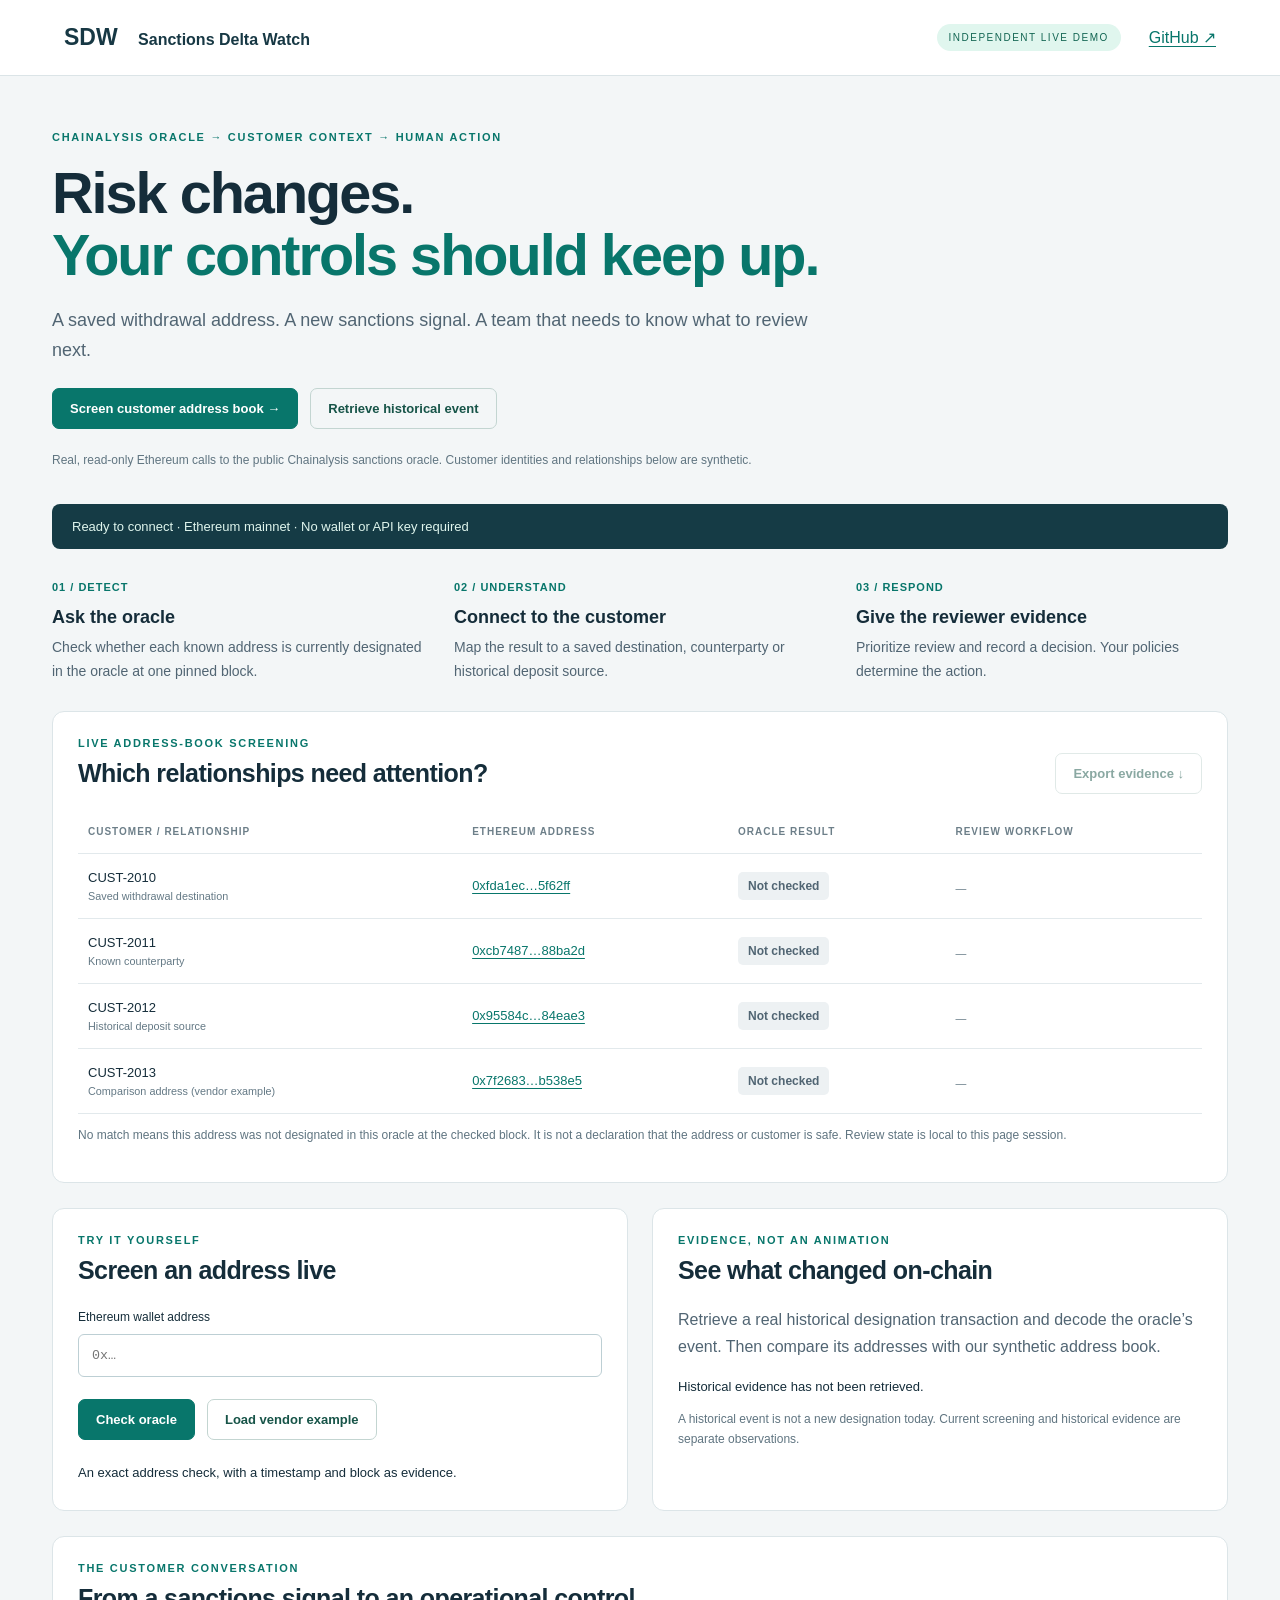
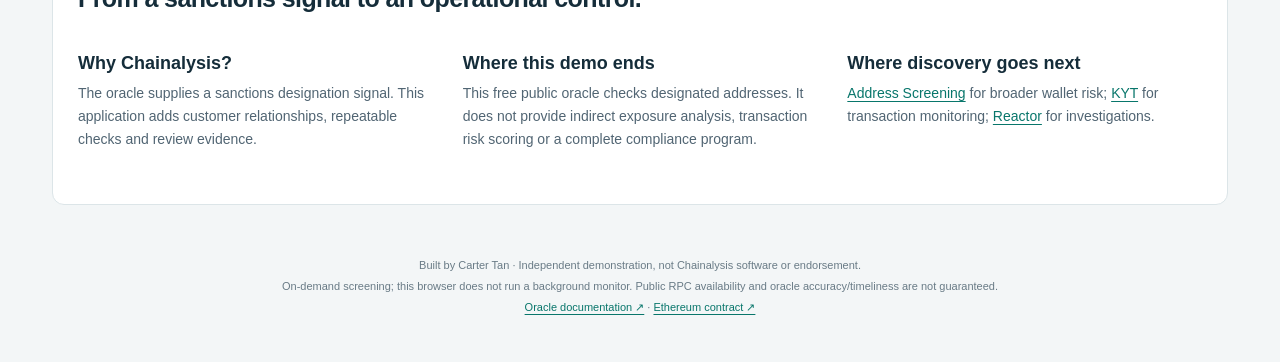
==== docs/index.html @ 20a1b924 "feat: publish live Chainalysis oracle interview application" ====
<!doctype html><html lang="en"><head><meta charset="UTF-8"><meta name="viewport" content="width=device-width,initial-scale=1"><meta name="referrer" content="no-referrer"><title>Sanctions Delta Watch · Live Oracle</title><link rel="stylesheet" href="style.css"></head><body>
<header><a class="brand" href="#">SDW <span>Sanctions Delta Watch</span></a><span class="pill">INDEPENDENT LIVE DEMO</span><a href="https://github.com/cartertan/sanctions-delta-watch">GitHub ↗</a></header>
<main><section class="hero"><div class="eyebrow">CHAINALYSIS ORACLE → CUSTOMER CONTEXT → HUMAN ACTION</div><h1>Risk changes.<br><span>Your controls should keep up.</span></h1><p>A saved withdrawal address. A new sanctions signal. A team that needs to know what to review next.</p><div class="actions"><button id="scan">Screen customer address book →</button><button id="evidence" class="secondary">Retrieve historical event</button></div><p class="fine">Real, read-only Ethereum calls to the public Chainalysis sanctions oracle. Customer identities and relationships below are synthetic.</p></section>
<div id="connection" role="status">Ready to connect · Ethereum mainnet · No wallet or API key required</div>
<section class="steps"><article><b>01 / DETECT</b><h3>Ask the oracle</h3><p>Check whether each known address is currently designated in the oracle at one pinned block.</p></article><article><b>02 / UNDERSTAND</b><h3>Connect to the customer</h3><p>Map the result to a saved destination, counterparty or historical deposit source.</p></article><article><b>03 / RESPOND</b><h3>Give the reviewer evidence</h3><p>Prioritize review and record a decision. Your policies determine the action.</p></article></section>
<section class="panel"><div class="sectionhead"><div><div class="eyebrow">LIVE ADDRESS-BOOK SCREENING</div><h2>Which relationships need attention?</h2></div><button id="export" class="secondary" disabled>Export evidence ↓</button></div><div class="tablewrap"><table><thead><tr><th>Customer / relationship</th><th>Ethereum address</th><th>Oracle result</th><th>Review workflow</th></tr></thead><tbody id="rows"></tbody></table></div><p class="fine">No match means this address was not designated in this oracle at the checked block. It is not a declaration that the address or customer is safe. Review state is local to this page session.</p></section>
<section class="twocol"><div class="panel"><div class="eyebrow">TRY IT YOURSELF</div><h2>Screen an address live</h2><label for="address">Ethereum wallet address</label><input id="address" placeholder="0x…" autocomplete="off" spellcheck="false"><div class="actions"><button id="check">Check oracle</button><button id="example" class="secondary">Load vendor example</button></div><div id="lookup" role="status">An exact address check, with a timestamp and block as evidence.</div></div><div class="panel"><div class="eyebrow">EVIDENCE, NOT AN ANIMATION</div><h2>See what changed on-chain</h2><p>Retrieve a real historical designation transaction and decode the oracle’s event. Then compare its addresses with our synthetic address book.</p><div id="history">Historical evidence has not been retrieved.</div><p class="fine">A historical event is not a new designation today. Current screening and historical evidence are separate observations.</p></div></section>
<section class="panel value"><div class="eyebrow">THE CUSTOMER CONVERSATION</div><h2>From a sanctions signal to an operational control.</h2><div class="steps"><article><h3>Why Chainalysis?</h3><p>The oracle supplies a sanctions designation signal. This application adds customer relationships, repeatable checks and review evidence.</p></article><article><h3>Where this demo ends</h3><p>This free public oracle checks designated addresses. It does not provide indirect exposure analysis, transaction risk scoring or a complete compliance program.</p></article><article><h3>Where discovery goes next</h3><p><a href="https://www.chainalysis.com/product/address-screening/">Address Screening</a> for broader wallet risk; <a href="https://www.chainalysis.com/product/kyt/">KYT</a> for transaction monitoring; <a href="https://www.chainalysis.com/product/reactor/">Reactor</a> for investigations.</p></article></div></section>
<footer>Built by Carter Tan · Independent demonstration, not Chainalysis software or endorsement.<br>On-demand screening; this browser does not run a background monitor. Public RPC availability and oracle accuracy/timeliness are not guaranteed.<br><a href="https://go.chainalysis.com/chainalysis-oracle-docs.html">Oracle documentation ↗</a> · <a id="contract">Ethereum contract ↗</a></footer></main><script type="module" src="app.mjs"></script></body></html>
---- docs/style.css ----
:root{font-family:Inter,-apple-system,BlinkMacSystemFont,"Segoe UI",sans-serif;color:#152d3a;background:#f3f6f7}*{box-sizing:border-box}body{margin:0}header{padding:24px 5%;display:flex;align-items:center;gap:28px;border-bottom:1px solid #dbe4e7;background:#fff}a{color:#08766b;text-underline-offset:3px}.brand{text-decoration:none;font-weight:850;font-size:23px;color:#173844}.brand span{font-size:16px;margin-left:14px}.pill{font-size:10px;letter-spacing:1.5px;background:#e0f6ee;color:#136653;padding:8px 12px;border-radius:20px;margin-left:auto}main{max-width:1240px;margin:auto;padding:0 32px}.hero{padding:55px 0 22px;max-width:920px}.eyebrow{font-size:11px;font-weight:800;letter-spacing:1.7px;color:#08766b}h1{font-size:clamp(36px,4.5vw,59px);line-height:1.07;letter-spacing:-2px;margin:20px 0}h1 span{color:#08766b}p{line-height:1.65;color:#516573}.hero>p{font-size:18px;max-width:760px}.hero p.fine,.fine{font-size:12px;color:#607581}.actions{display:flex;gap:12px;flex-wrap:wrap;margin:22px 0}button{background:#08766b;color:white;border:1px solid #08766b;padding:12px 17px;border-radius:7px;font:inherit;font-size:13px;font-weight:700;cursor:pointer}button.secondary{background:transparent;color:#175448;border-color:#c3d5d1}button:disabled{opacity:.5;cursor:wait}button:hover:enabled{filter:brightness(.93)}#connection{background:#153b45;color:#dff5ed;padding:15px 20px;border-radius:8px;font-size:13px;overflow-wrap:anywhere}.steps{display:grid;grid-template-columns:repeat(3,1fr);gap:30px;margin:28px 0}.steps b{font-size:11px;letter-spacing:1px;color:#08766b}h3{margin:12px 0 8px;font-size:18px}.steps p{font-size:14px;margin:0}.panel{background:white;border:1px solid #dce5e8;border-radius:12px;padding:25px;margin:25px 0}.sectionhead{display:flex;justify-content:space-between;align-items:center;gap:20px}h2{font-size:25px;letter-spacing:-.6px;margin:10px 0 22px}.tablewrap{overflow:auto}table{border-collapse:collapse;width:100%;font-size:13px;text-align:left}th{color:#6d7f89;font-size:10px;text-transform:uppercase;letter-spacing:1px}td,th{padding:16px 10px;border-bottom:1px solid #e2e9ec}td small{display:block;color:#647985;margin-top:5px}code{font-size:12px}.badge{display:inline-block;border-radius:5px;padding:7px 10px;background:#edf1f3;color:#516573;font-size:12px;font-weight:700}.match{background:#fff0df;color:#a44212}.clear{background:#e6f4ef;color:#17634e}.error{background:#ffeded;color:#9c2636}.twocol{display:grid;grid-template-columns:1fr 1fr;gap:24px}.twocol .panel{margin:0}input{display:block;width:100%;padding:13px;border:1px solid #bdcfd4;border-radius:6px;margin-top:9px;font-family:monospace}label{font-size:12px}#lookup,#history{font-size:13px;line-height:1.7;overflow-wrap:anywhere}footer{font-size:11px;text-align:center;color:#697b86;line-height:1.9;padding:25px 0 45px}select{max-width:150px;padding:8px;border:1px solid #c5d6da;background:white;border-radius:5px;color:#25404d}@media(max-width:760px){main{padding:0 18px}.steps,.twocol{grid-template-columns:1fr;gap:16px}.hero{padding-top:35px}header{gap:12px;padding:20px}.brand span{display:none}.pill{font-size:8px}.sectionhead{align-items:start;flex-direction:column}.panel{padding:18px}h1{letter-spacing:-1px}.steps{margin:22px 0}}
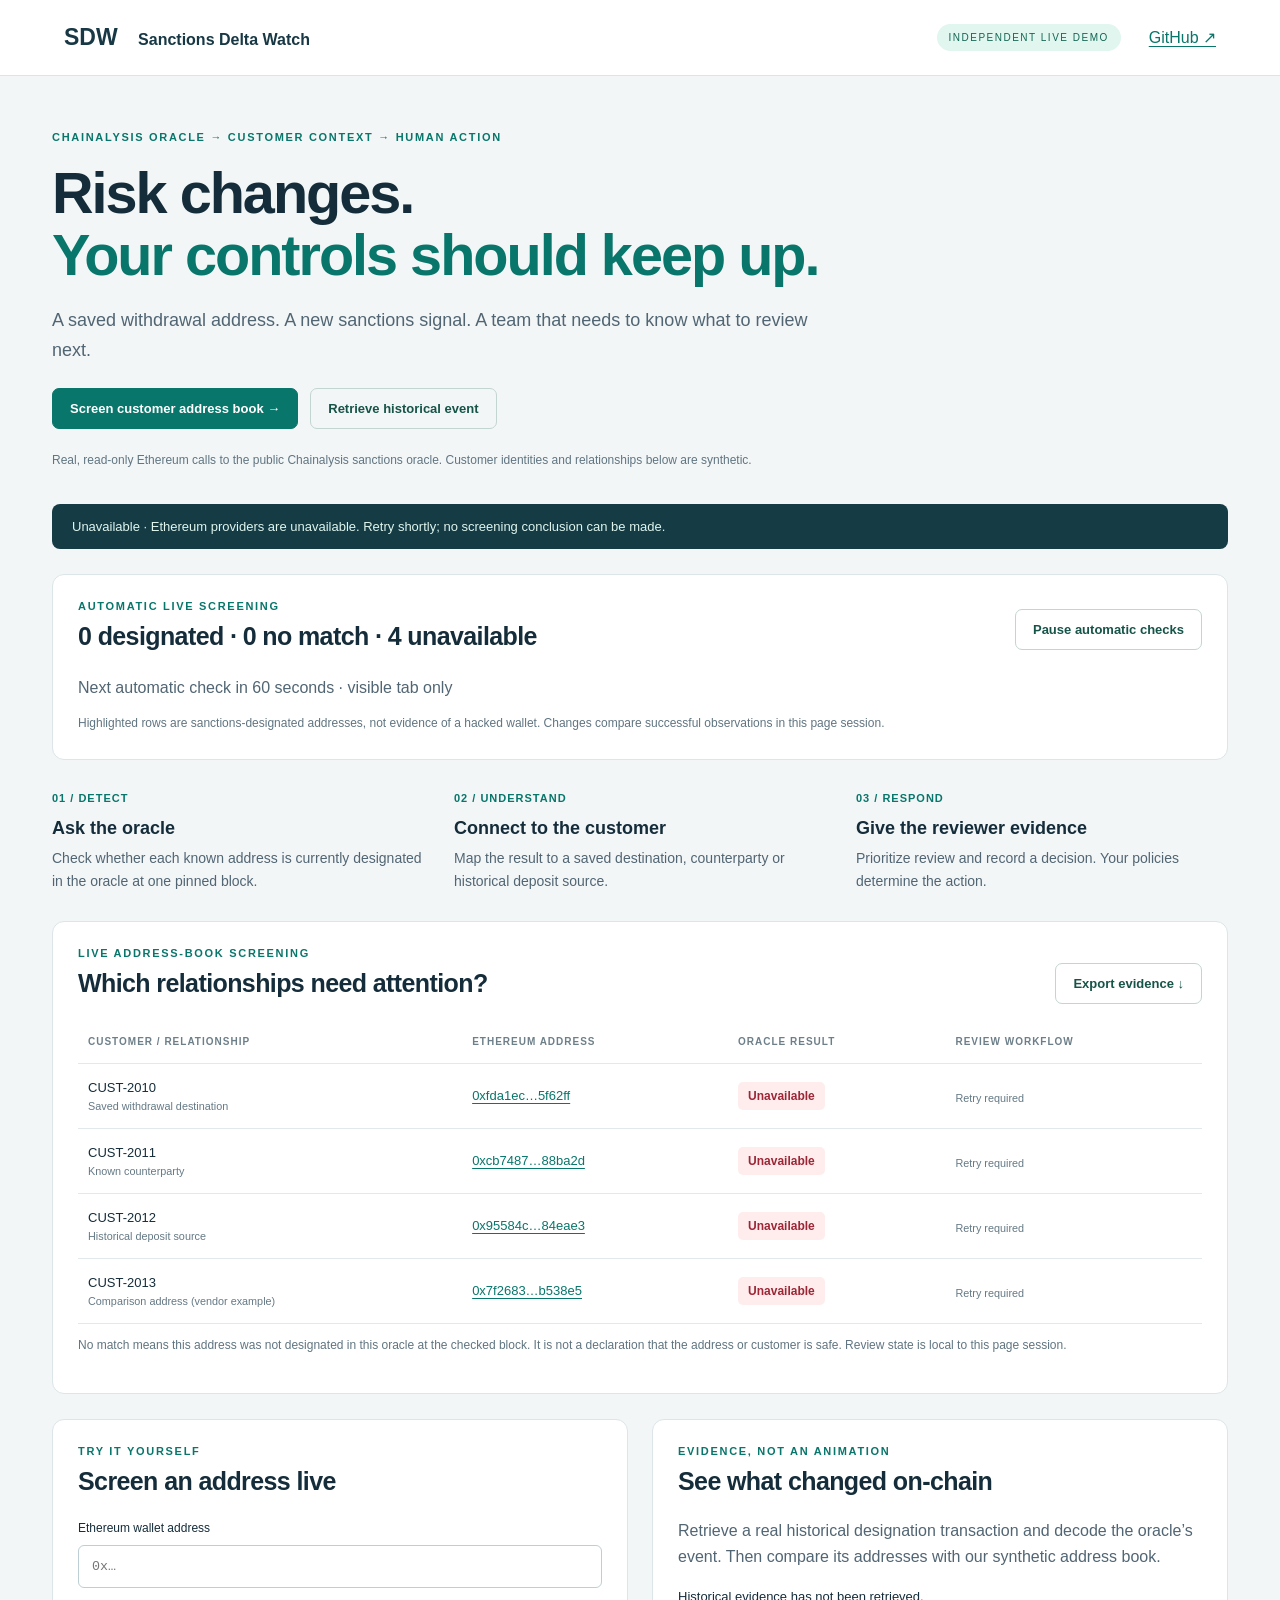
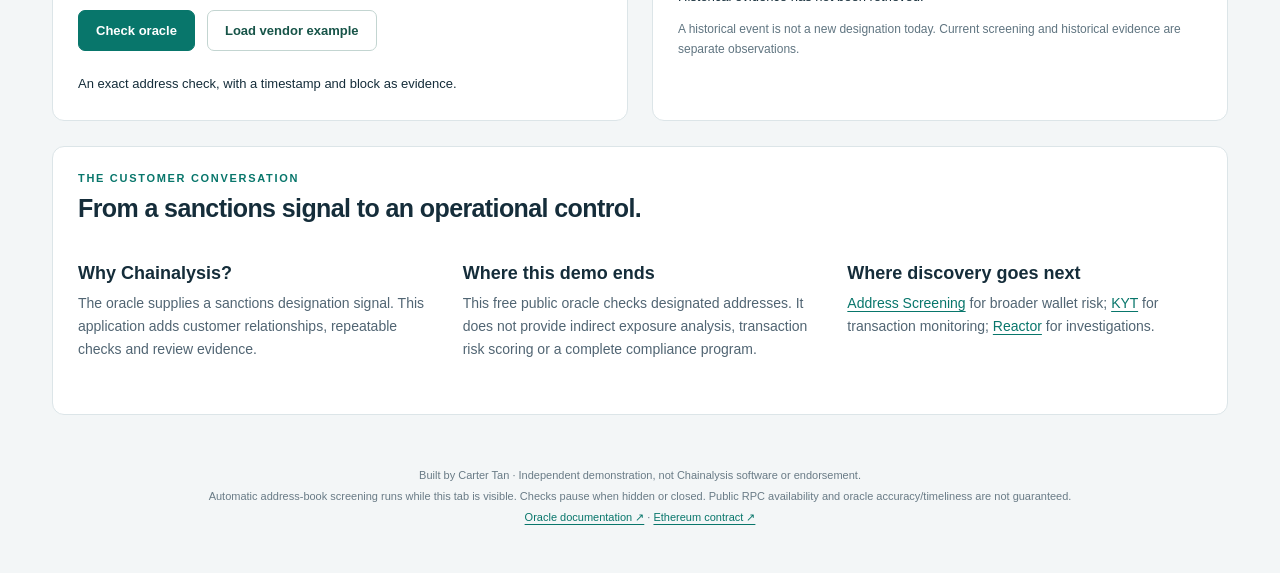
==== commit e9223667: "feat: automatically screen and highlight designated customer addresses" ====
--- a/docs/index.html
+++ b/docs/index.html
@@ -2,8 +2,8 @@
 <header><a class="brand" href="#">SDW <span>Sanctions Delta Watch</span></a><span class="pill">INDEPENDENT LIVE DEMO</span><a href="https://github.com/cartertan/sanctions-delta-watch">GitHub ↗</a></header>
 <main><section class="hero"><div class="eyebrow">CHAINALYSIS ORACLE → CUSTOMER CONTEXT → HUMAN ACTION</div><h1>Risk changes.<br><span>Your controls should keep up.</span></h1><p>A saved withdrawal address. A new sanctions signal. A team that needs to know what to review next.</p><div class="actions"><button id="scan">Screen customer address book →</button><button id="evidence" class="secondary">Retrieve historical event</button></div><p class="fine">Real, read-only Ethereum calls to the public Chainalysis sanctions oracle. Customer identities and relationships below are synthetic.</p></section>
 <div id="connection" role="status">Ready to connect · Ethereum mainnet · No wallet or API key required</div>
-<section class="steps"><article><b>01 / DETECT</b><h3>Ask the oracle</h3><p>Check whether each known address is currently designated in the oracle at one pinned block.</p></article><article><b>02 / UNDERSTAND</b><h3>Connect to the customer</h3><p>Map the result to a saved destination, counterparty or historical deposit source.</p></article><article><b>03 / RESPOND</b><h3>Give the reviewer evidence</h3><p>Prioritize review and record a decision. Your policies determine the action.</p></article></section>
+<section class="panel monitor"><div class="sectionhead"><div><div class="eyebrow">AUTOMATIC LIVE SCREENING</div><h2 id="summary" role="status">Checking the address book…</h2></div><button id="monitor-toggle" class="secondary">Pause automatic checks</button></div><p id="monitor-status" role="status">Checks run on opening, then 60 seconds after each scan while this tab is visible.</p><p class="fine">Highlighted rows are sanctions-designated addresses, not evidence of a hacked wallet. Changes compare successful observations in this page session.</p></section><section class="steps"><article><b>01 / DETECT</b><h3>Ask the oracle</h3><p>Check whether each known address is currently designated in the oracle at one pinned block.</p></article><article><b>02 / UNDERSTAND</b><h3>Connect to the customer</h3><p>Map the result to a saved destination, counterparty or historical deposit source.</p></article><article><b>03 / RESPOND</b><h3>Give the reviewer evidence</h3><p>Prioritize review and record a decision. Your policies determine the action.</p></article></section>
 <section class="panel"><div class="sectionhead"><div><div class="eyebrow">LIVE ADDRESS-BOOK SCREENING</div><h2>Which relationships need attention?</h2></div><button id="export" class="secondary" disabled>Export evidence ↓</button></div><div class="tablewrap"><table><thead><tr><th>Customer / relationship</th><th>Ethereum address</th><th>Oracle result</th><th>Review workflow</th></tr></thead><tbody id="rows"></tbody></table></div><p class="fine">No match means this address was not designated in this oracle at the checked block. It is not a declaration that the address or customer is safe. Review state is local to this page session.</p></section>
 <section class="twocol"><div class="panel"><div class="eyebrow">TRY IT YOURSELF</div><h2>Screen an address live</h2><label for="address">Ethereum wallet address</label><input id="address" placeholder="0x…" autocomplete="off" spellcheck="false"><div class="actions"><button id="check">Check oracle</button><button id="example" class="secondary">Load vendor example</button></div><div id="lookup" role="status">An exact address check, with a timestamp and block as evidence.</div></div><div class="panel"><div class="eyebrow">EVIDENCE, NOT AN ANIMATION</div><h2>See what changed on-chain</h2><p>Retrieve a real historical designation transaction and decode the oracle’s event. Then compare its addresses with our synthetic address book.</p><div id="history">Historical evidence has not been retrieved.</div><p class="fine">A historical event is not a new designation today. Current screening and historical evidence are separate observations.</p></div></section>
 <section class="panel value"><div class="eyebrow">THE CUSTOMER CONVERSATION</div><h2>From a sanctions signal to an operational control.</h2><div class="steps"><article><h3>Why Chainalysis?</h3><p>The oracle supplies a sanctions designation signal. This application adds customer relationships, repeatable checks and review evidence.</p></article><article><h3>Where this demo ends</h3><p>This free public oracle checks designated addresses. It does not provide indirect exposure analysis, transaction risk scoring or a complete compliance program.</p></article><article><h3>Where discovery goes next</h3><p><a href="https://www.chainalysis.com/product/address-screening/">Address Screening</a> for broader wallet risk; <a href="https://www.chainalysis.com/product/kyt/">KYT</a> for transaction monitoring; <a href="https://www.chainalysis.com/product/reactor/">Reactor</a> for investigations.</p></article></div></section>
-<footer>Built by Carter Tan · Independent demonstration, not Chainalysis software or endorsement.<br>On-demand screening; this browser does not run a background monitor. Public RPC availability and oracle accuracy/timeliness are not guaranteed.<br><a href="https://go.chainalysis.com/chainalysis-oracle-docs.html">Oracle documentation ↗</a> · <a id="contract">Ethereum contract ↗</a></footer></main><script type="module" src="app.mjs"></script></body></html>
+<footer>Built by Carter Tan · Independent demonstration, not Chainalysis software or endorsement.<br>Automatic address-book screening runs while this tab is visible. Checks pause when hidden or closed. Public RPC availability and oracle accuracy/timeliness are not guaranteed.<br><a href="https://go.chainalysis.com/chainalysis-oracle-docs.html">Oracle documentation ↗</a> · <a id="contract">Ethereum contract ↗</a></footer></main><script type="module" src="app.mjs"></script></body></html>
--- a/docs/style.css
+++ b/docs/style.css
@@ -1 +1,3 @@
 :root{font-family:Inter,-apple-system,BlinkMacSystemFont,"Segoe UI",sans-serif;color:#152d3a;background:#f3f6f7}*{box-sizing:border-box}body{margin:0}header{padding:24px 5%;display:flex;align-items:center;gap:28px;border-bottom:1px solid #dbe4e7;background:#fff}a{color:#08766b;text-underline-offset:3px}.brand{text-decoration:none;font-weight:850;font-size:23px;color:#173844}.brand span{font-size:16px;margin-left:14px}.pill{font-size:10px;letter-spacing:1.5px;background:#e0f6ee;color:#136653;padding:8px 12px;border-radius:20px;margin-left:auto}main{max-width:1240px;margin:auto;padding:0 32px}.hero{padding:55px 0 22px;max-width:920px}.eyebrow{font-size:11px;font-weight:800;letter-spacing:1.7px;color:#08766b}h1{font-size:clamp(36px,4.5vw,59px);line-height:1.07;letter-spacing:-2px;margin:20px 0}h1 span{color:#08766b}p{line-height:1.65;color:#516573}.hero>p{font-size:18px;max-width:760px}.hero p.fine,.fine{font-size:12px;color:#607581}.actions{display:flex;gap:12px;flex-wrap:wrap;margin:22px 0}button{background:#08766b;color:white;border:1px solid #08766b;padding:12px 17px;border-radius:7px;font:inherit;font-size:13px;font-weight:700;cursor:pointer}button.secondary{background:transparent;color:#175448;border-color:#c3d5d1}button:disabled{opacity:.5;cursor:wait}button:hover:enabled{filter:brightness(.93)}#connection{background:#153b45;color:#dff5ed;padding:15px 20px;border-radius:8px;font-size:13px;overflow-wrap:anywhere}.steps{display:grid;grid-template-columns:repeat(3,1fr);gap:30px;margin:28px 0}.steps b{font-size:11px;letter-spacing:1px;color:#08766b}h3{margin:12px 0 8px;font-size:18px}.steps p{font-size:14px;margin:0}.panel{background:white;border:1px solid #dce5e8;border-radius:12px;padding:25px;margin:25px 0}.sectionhead{display:flex;justify-content:space-between;align-items:center;gap:20px}h2{font-size:25px;letter-spacing:-.6px;margin:10px 0 22px}.tablewrap{overflow:auto}table{border-collapse:collapse;width:100%;font-size:13px;text-align:left}th{color:#6d7f89;font-size:10px;text-transform:uppercase;letter-spacing:1px}td,th{padding:16px 10px;border-bottom:1px solid #e2e9ec}td small{display:block;color:#647985;margin-top:5px}code{font-size:12px}.badge{display:inline-block;border-radius:5px;padding:7px 10px;background:#edf1f3;color:#516573;font-size:12px;font-weight:700}.match{background:#fff0df;color:#a44212}.clear{background:#e6f4ef;color:#17634e}.error{background:#ffeded;color:#9c2636}.twocol{display:grid;grid-template-columns:1fr 1fr;gap:24px}.twocol .panel{margin:0}input{display:block;width:100%;padding:13px;border:1px solid #bdcfd4;border-radius:6px;margin-top:9px;font-family:monospace}label{font-size:12px}#lookup,#history{font-size:13px;line-height:1.7;overflow-wrap:anywhere}footer{font-size:11px;text-align:center;color:#697b86;line-height:1.9;padding:25px 0 45px}select{max-width:150px;padding:8px;border:1px solid #c5d6da;background:white;border-radius:5px;color:#25404d}@media(max-width:760px){main{padding:0 18px}.steps,.twocol{grid-template-columns:1fr;gap:16px}.hero{padding-top:35px}header{gap:12px;padding:20px}.brand span{display:none}.pill{font-size:8px}.sectionhead{align-items:start;flex-direction:column}.panel{padding:18px}h1{letter-spacing:-1px}.steps{margin:22px 0}}
+
+.designated-row{background:#fff5ea}.designated-row td:first-child{border-left:4px solid #b9541d}.change{font-weight:750;color:#9b4118}.monitor h2{margin-bottom:8px}.monitor p{margin-bottom:0}
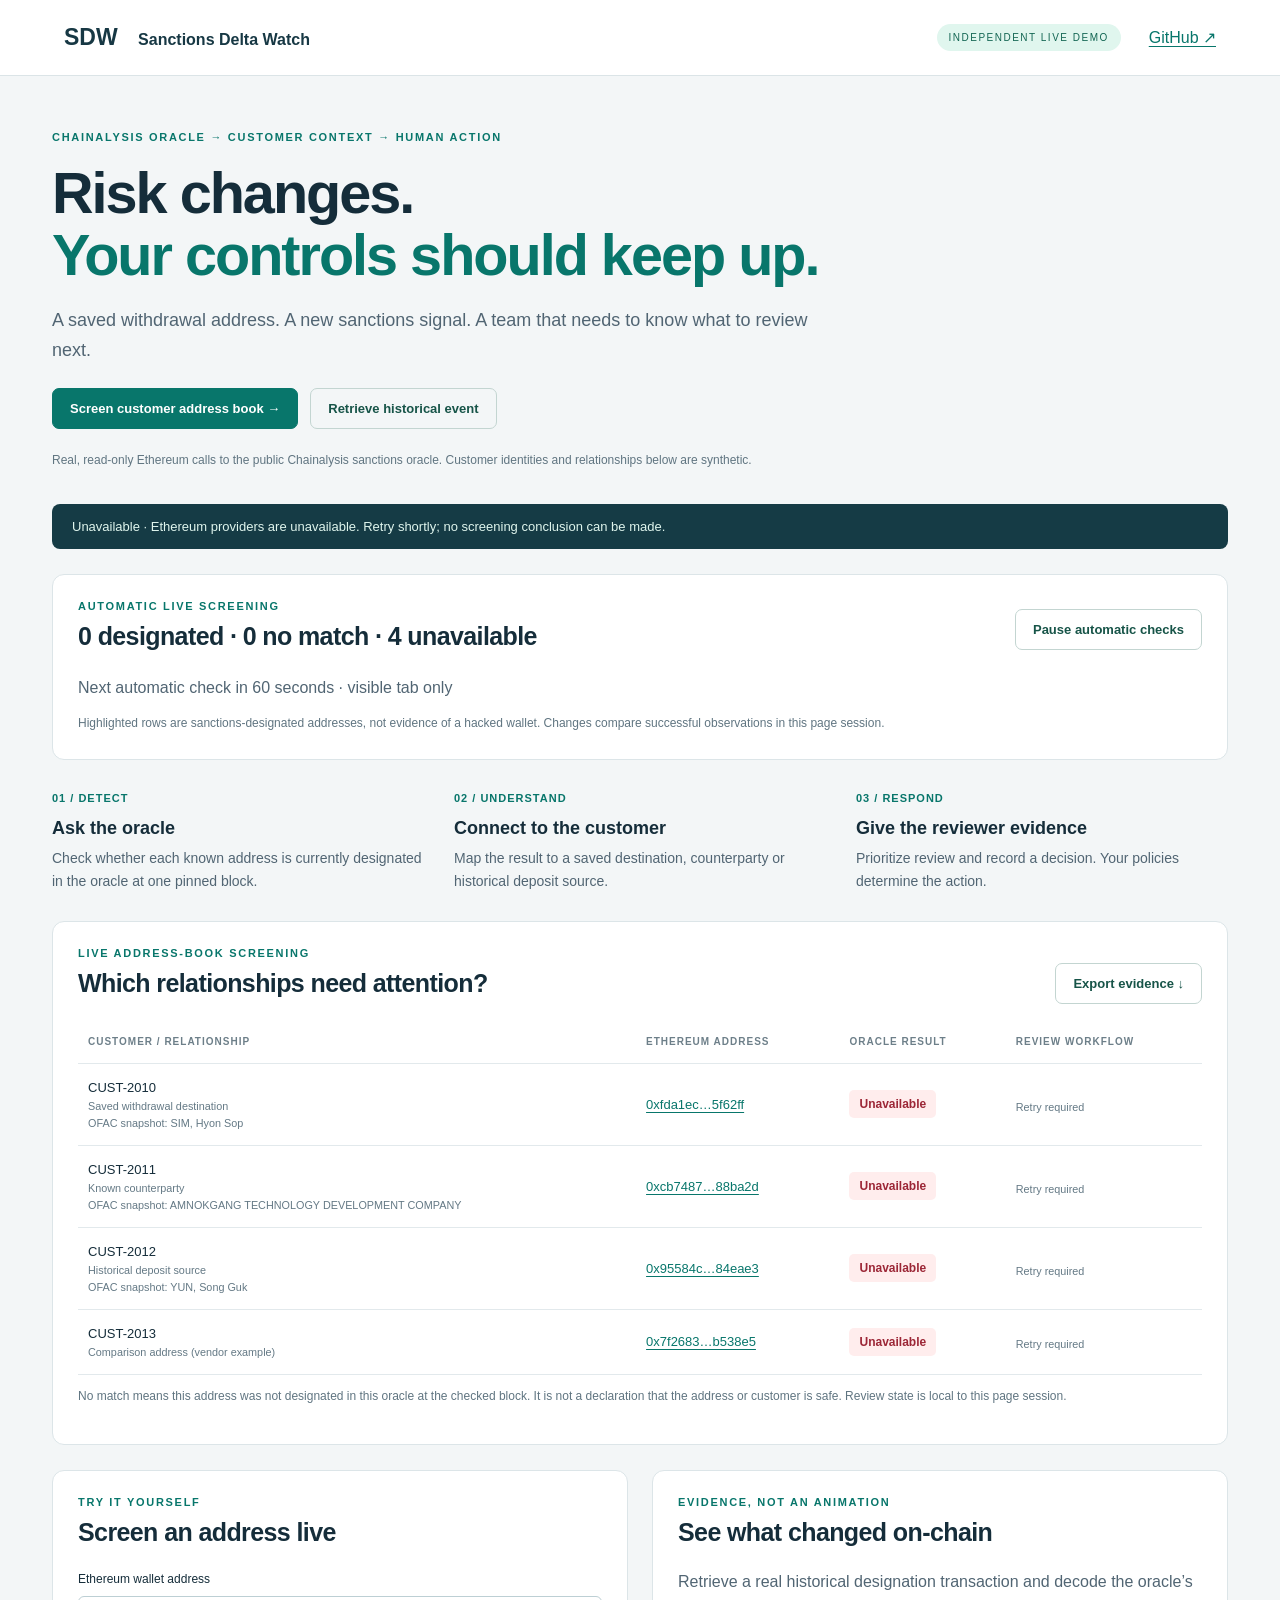
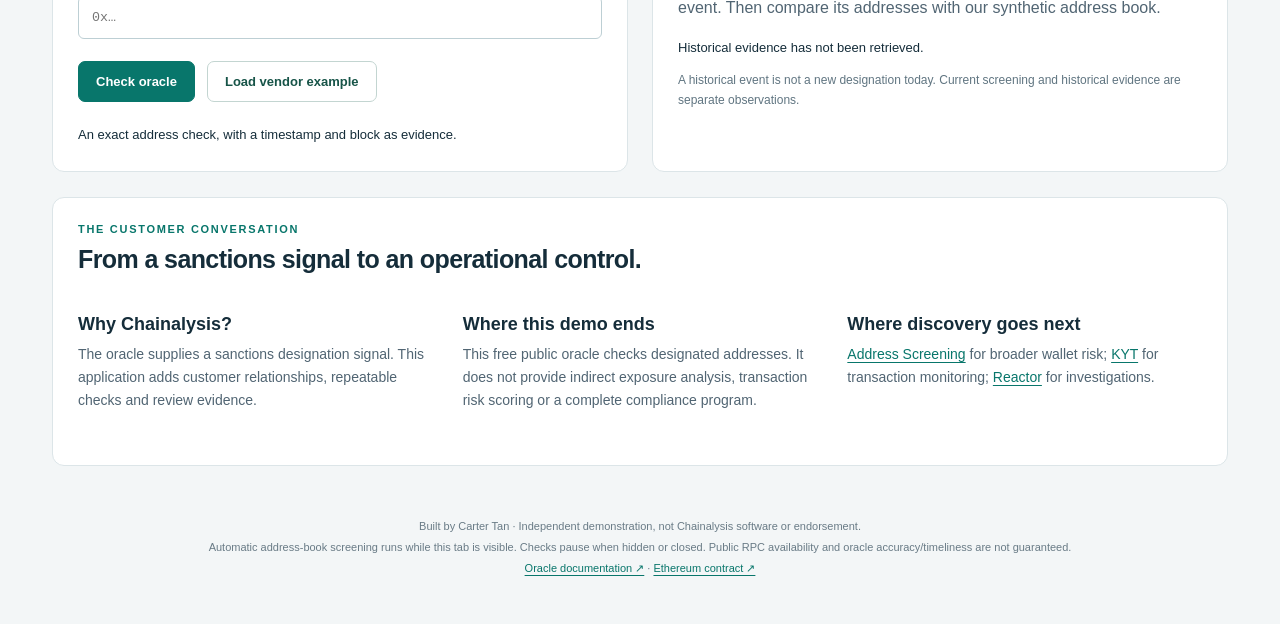
==== commit aae567e8: "feat: add wallet evidence and sourced OFAC designation context" ====
--- a/docs/index.html
+++ b/docs/index.html
@@ -4,6 +4,6 @@
 <div id="connection" role="status">Ready to connect · Ethereum mainnet · No wallet or API key required</div>
 <section class="panel monitor"><div class="sectionhead"><div><div class="eyebrow">AUTOMATIC LIVE SCREENING</div><h2 id="summary" role="status">Checking the address book…</h2></div><button id="monitor-toggle" class="secondary">Pause automatic checks</button></div><p id="monitor-status" role="status">Checks run on opening, then 60 seconds after each scan while this tab is visible.</p><p class="fine">Highlighted rows are sanctions-designated addresses, not evidence of a hacked wallet. Changes compare successful observations in this page session.</p></section><section class="steps"><article><b>01 / DETECT</b><h3>Ask the oracle</h3><p>Check whether each known address is currently designated in the oracle at one pinned block.</p></article><article><b>02 / UNDERSTAND</b><h3>Connect to the customer</h3><p>Map the result to a saved destination, counterparty or historical deposit source.</p></article><article><b>03 / RESPOND</b><h3>Give the reviewer evidence</h3><p>Prioritize review and record a decision. Your policies determine the action.</p></article></section>
 <section class="panel"><div class="sectionhead"><div><div class="eyebrow">LIVE ADDRESS-BOOK SCREENING</div><h2>Which relationships need attention?</h2></div><button id="export" class="secondary" disabled>Export evidence ↓</button></div><div class="tablewrap"><table><thead><tr><th>Customer / relationship</th><th>Ethereum address</th><th>Oracle result</th><th>Review workflow</th></tr></thead><tbody id="rows"></tbody></table></div><p class="fine">No match means this address was not designated in this oracle at the checked block. It is not a declaration that the address or customer is safe. Review state is local to this page session.</p></section>
-<section class="twocol"><div class="panel"><div class="eyebrow">TRY IT YOURSELF</div><h2>Screen an address live</h2><label for="address">Ethereum wallet address</label><input id="address" placeholder="0x…" autocomplete="off" spellcheck="false"><div class="actions"><button id="check">Check oracle</button><button id="example" class="secondary">Load vendor example</button></div><div id="lookup" role="status">An exact address check, with a timestamp and block as evidence.</div></div><div class="panel"><div class="eyebrow">EVIDENCE, NOT AN ANIMATION</div><h2>See what changed on-chain</h2><p>Retrieve a real historical designation transaction and decode the oracle’s event. Then compare its addresses with our synthetic address book.</p><div id="history">Historical evidence has not been retrieved.</div><p class="fine">A historical event is not a new designation today. Current screening and historical evidence are separate observations.</p></div></section>
+<section id="wallet-panel" class="panel" hidden aria-labelledby="wallet-title"><div class="sectionhead"><div><div class="eyebrow">WALLET EVIDENCE / LIVE VERIFICATION</div><h2 id="wallet-title">Wallet details</h2></div><button id="close-details" class="secondary">Close details</button></div><div id="wallet-details" role="status"></div></section><section class="twocol"><div class="panel"><div class="eyebrow">TRY IT YOURSELF</div><h2>Screen an address live</h2><label for="address">Ethereum wallet address</label><input id="address" placeholder="0x…" autocomplete="off" spellcheck="false"><div class="actions"><button id="check">Check oracle</button><button id="example" class="secondary">Load vendor example</button></div><div id="lookup" role="status">An exact address check, with a timestamp and block as evidence.</div></div><div class="panel"><div class="eyebrow">EVIDENCE, NOT AN ANIMATION</div><h2>See what changed on-chain</h2><p>Retrieve a real historical designation transaction and decode the oracle’s event. Then compare its addresses with our synthetic address book.</p><div id="history">Historical evidence has not been retrieved.</div><p class="fine">A historical event is not a new designation today. Current screening and historical evidence are separate observations.</p></div></section>
 <section class="panel value"><div class="eyebrow">THE CUSTOMER CONVERSATION</div><h2>From a sanctions signal to an operational control.</h2><div class="steps"><article><h3>Why Chainalysis?</h3><p>The oracle supplies a sanctions designation signal. This application adds customer relationships, repeatable checks and review evidence.</p></article><article><h3>Where this demo ends</h3><p>This free public oracle checks designated addresses. It does not provide indirect exposure analysis, transaction risk scoring or a complete compliance program.</p></article><article><h3>Where discovery goes next</h3><p><a href="https://www.chainalysis.com/product/address-screening/">Address Screening</a> for broader wallet risk; <a href="https://www.chainalysis.com/product/kyt/">KYT</a> for transaction monitoring; <a href="https://www.chainalysis.com/product/reactor/">Reactor</a> for investigations.</p></article></div></section>
 <footer>Built by Carter Tan · Independent demonstration, not Chainalysis software or endorsement.<br>Automatic address-book screening runs while this tab is visible. Checks pause when hidden or closed. Public RPC availability and oracle accuracy/timeliness are not guaranteed.<br><a href="https://go.chainalysis.com/chainalysis-oracle-docs.html">Oracle documentation ↗</a> · <a id="contract">Ethereum contract ↗</a></footer></main><script type="module" src="app.mjs"></script></body></html>
--- a/docs/style.css
+++ b/docs/style.css
@@ -1,3 +1,5 @@
 :root{font-family:Inter,-apple-system,BlinkMacSystemFont,"Segoe UI",sans-serif;color:#152d3a;background:#f3f6f7}*{box-sizing:border-box}body{margin:0}header{padding:24px 5%;display:flex;align-items:center;gap:28px;border-bottom:1px solid #dbe4e7;background:#fff}a{color:#08766b;text-underline-offset:3px}.brand{text-decoration:none;font-weight:850;font-size:23px;color:#173844}.brand span{font-size:16px;margin-left:14px}.pill{font-size:10px;letter-spacing:1.5px;background:#e0f6ee;color:#136653;padding:8px 12px;border-radius:20px;margin-left:auto}main{max-width:1240px;margin:auto;padding:0 32px}.hero{padding:55px 0 22px;max-width:920px}.eyebrow{font-size:11px;font-weight:800;letter-spacing:1.7px;color:#08766b}h1{font-size:clamp(36px,4.5vw,59px);line-height:1.07;letter-spacing:-2px;margin:20px 0}h1 span{color:#08766b}p{line-height:1.65;color:#516573}.hero>p{font-size:18px;max-width:760px}.hero p.fine,.fine{font-size:12px;color:#607581}.actions{display:flex;gap:12px;flex-wrap:wrap;margin:22px 0}button{background:#08766b;color:white;border:1px solid #08766b;padding:12px 17px;border-radius:7px;font:inherit;font-size:13px;font-weight:700;cursor:pointer}button.secondary{background:transparent;color:#175448;border-color:#c3d5d1}button:disabled{opacity:.5;cursor:wait}button:hover:enabled{filter:brightness(.93)}#connection{background:#153b45;color:#dff5ed;padding:15px 20px;border-radius:8px;font-size:13px;overflow-wrap:anywhere}.steps{display:grid;grid-template-columns:repeat(3,1fr);gap:30px;margin:28px 0}.steps b{font-size:11px;letter-spacing:1px;color:#08766b}h3{margin:12px 0 8px;font-size:18px}.steps p{font-size:14px;margin:0}.panel{background:white;border:1px solid #dce5e8;border-radius:12px;padding:25px;margin:25px 0}.sectionhead{display:flex;justify-content:space-between;align-items:center;gap:20px}h2{font-size:25px;letter-spacing:-.6px;margin:10px 0 22px}.tablewrap{overflow:auto}table{border-collapse:collapse;width:100%;font-size:13px;text-align:left}th{color:#6d7f89;font-size:10px;text-transform:uppercase;letter-spacing:1px}td,th{padding:16px 10px;border-bottom:1px solid #e2e9ec}td small{display:block;color:#647985;margin-top:5px}code{font-size:12px}.badge{display:inline-block;border-radius:5px;padding:7px 10px;background:#edf1f3;color:#516573;font-size:12px;font-weight:700}.match{background:#fff0df;color:#a44212}.clear{background:#e6f4ef;color:#17634e}.error{background:#ffeded;color:#9c2636}.twocol{display:grid;grid-template-columns:1fr 1fr;gap:24px}.twocol .panel{margin:0}input{display:block;width:100%;padding:13px;border:1px solid #bdcfd4;border-radius:6px;margin-top:9px;font-family:monospace}label{font-size:12px}#lookup,#history{font-size:13px;line-height:1.7;overflow-wrap:anywhere}footer{font-size:11px;text-align:center;color:#697b86;line-height:1.9;padding:25px 0 45px}select{max-width:150px;padding:8px;border:1px solid #c5d6da;background:white;border-radius:5px;color:#25404d}@media(max-width:760px){main{padding:0 18px}.steps,.twocol{grid-template-columns:1fr;gap:16px}.hero{padding-top:35px}header{gap:12px;padding:20px}.brand span{display:none}.pill{font-size:8px}.sectionhead{align-items:start;flex-direction:column}.panel{padding:18px}h1{letter-spacing:-1px}.steps{margin:22px 0}}
 
 .designated-row{background:#fff5ea}.designated-row td:first-child{border-left:4px solid #b9541d}.change{font-weight:750;color:#9b4118}.monitor h2{margin-bottom:8px}.monitor p{margin-bottom:0}
+
+.evidence-button{display:block;margin-top:9px;padding:7px 10px;font-size:11px}.evidence-grid{display:grid;grid-template-columns:1fr 1fr;gap:14px 30px}.evidence-grid>div{border-bottom:1px solid #e1e8e9;padding-bottom:12px}.evidence-grid h3{font-size:13px;color:#08766b}.evidence-grid p{margin:5px 0;font-size:14px}.wallet-address{font-family:monospace;overflow-wrap:anywhere}.evidence-note{padding:14px;background:#fff3e4;border-radius:6px;font-size:13px}#wallet-panel{scroll-margin-top:20px}@media(max-width:760px){.evidence-grid{grid-template-columns:1fr}}
